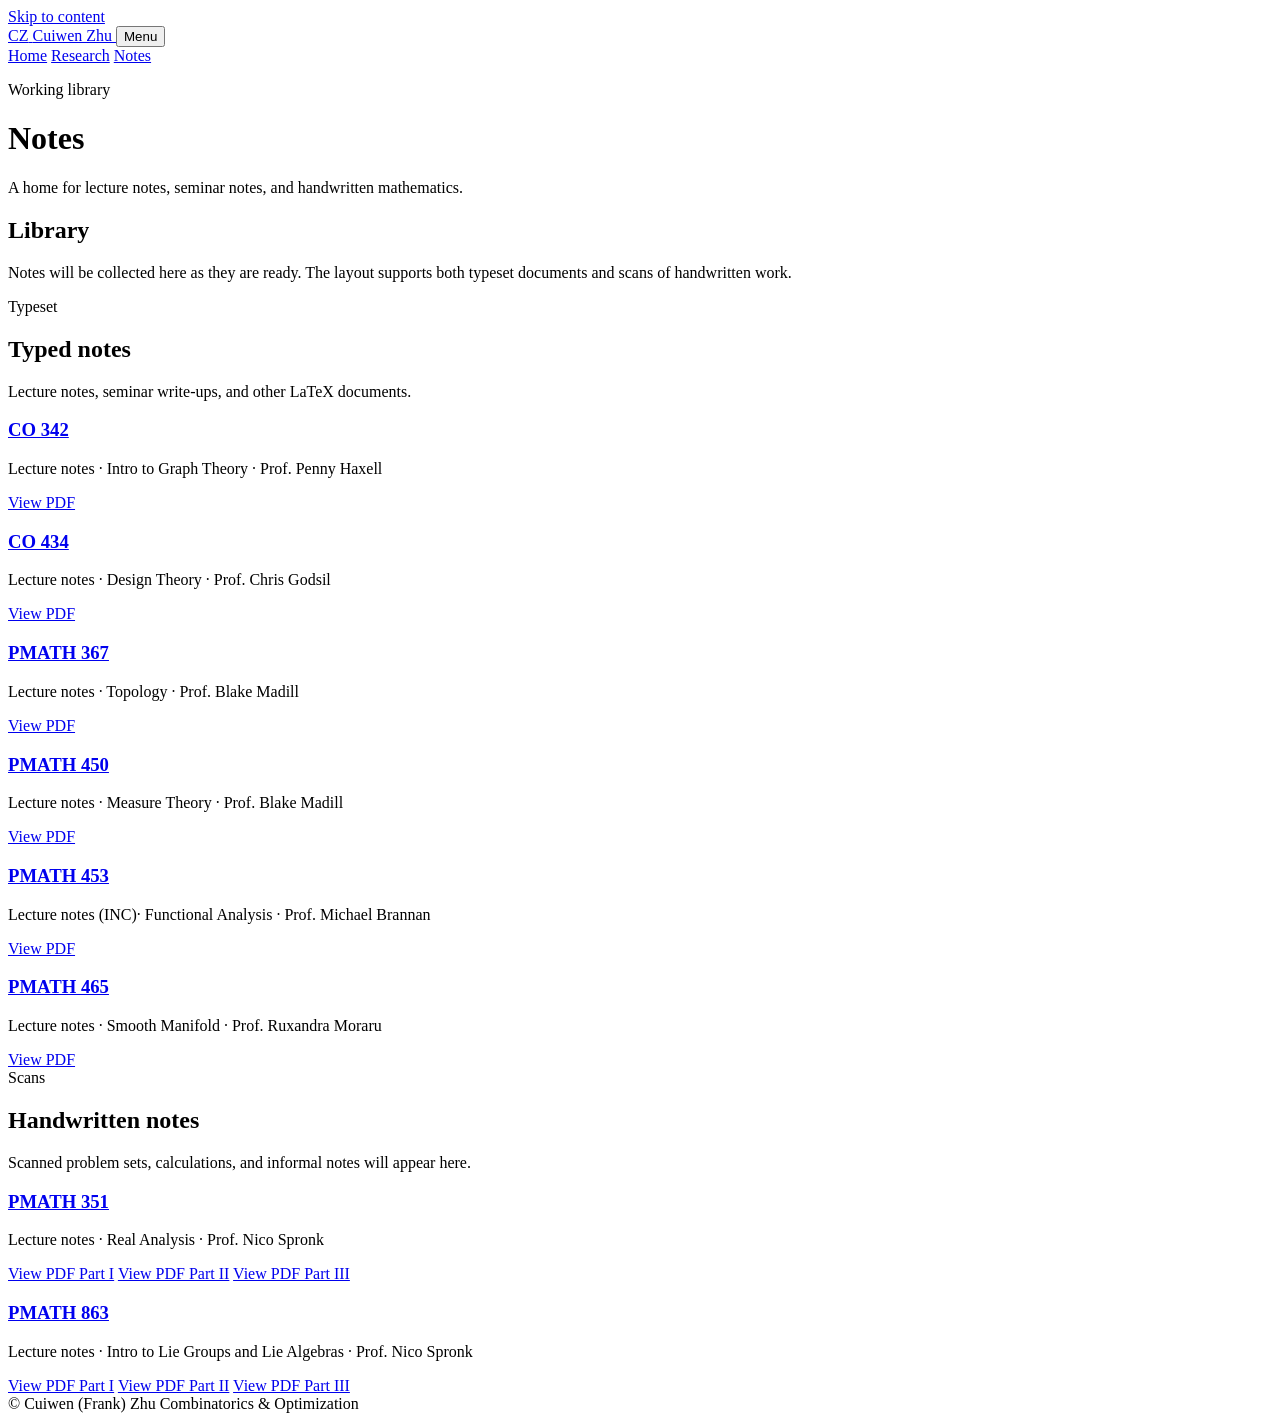
==== notes.html @ d92edae8 "Add files via upload" ====
<!doctype html>
<html lang="en">
  <head>
    <meta charset="utf-8">
    <meta name="viewport" content="width=device-width, initial-scale=1">
    <meta name="description" content="Typed and handwritten mathematics notes by Cuiwen (Frank) Zhu.">
    <meta name="theme-color" content="#f5f7f4">
    <title>Notes · Cuiwen (Frank) Zhu</title>
    <link rel="icon" type="image/svg+xml" href="data:image/svg+xml,%3Csvg xmlns='http://www.w3.org/2000/svg' viewBox='0 0 64 64'%3E%3Crect width='64' height='64' rx='32' fill='%2314262c'/%3E%3Ccircle cx='20' cy='32' r='5' fill='%23f5f7f4'/%3E%3Ccircle cx='44' cy='18' r='5' fill='%23c86e43'/%3E%3Ccircle cx='44' cy='46' r='5' fill='%230c766f'/%3E%3Cpath d='M24 29 40 20M24 35l16 9M44 23v18' stroke='%23f5f7f4' stroke-width='3'/%3E%3C/svg%3E">
    <link rel="stylesheet" href="assets/styles.css">
    <script src="assets/site.js" defer></script>
  </head>
  <body>
    <a class="skip-link" href="#main-content">Skip to content</a>
    <header class="site-header">
      <div class="nav-shell">
        <a class="brand" href="index.html" aria-label="Cuiwen Zhu, home">
          <span class="brand-mark" aria-hidden="true">CZ</span>
          <span class="brand-name">Cuiwen Zhu</span>
        </a>
        <button class="nav-toggle" type="button" aria-expanded="false" aria-controls="site-navigation">Menu</button>
        <nav class="site-nav" id="site-navigation" aria-label="Primary navigation">
          <a href="index.html">Home</a>
          <a href="research.html">Research</a>
          <a href="notes.html" aria-current="page">Notes</a>
        </nav>
      </div>
    </header>

    <main class="page-shell" id="main-content">
      <header class="page-heading">
        <div>
          <p class="eyebrow">Working library</p>
          <h1>Notes</h1>
        </div>
        <p class="summary">A home for lecture notes, seminar notes, and handwritten mathematics.</p>
      </header>

      <section class="content-section" aria-labelledby="notes-library-title">
        <h2 class="section-title" id="notes-library-title">Library</h2>
        <p class="notes-intro">
          Notes will be collected here as they are ready. The layout supports both typeset documents and scans of handwritten work.
        </p>

        <div class="notes-grid">
          <article class="note-group">
            <span class="note-group-tag">Typeset</span>
            <h2>Typed notes</h2>
            <p>Lecture notes, seminar write-ups, and other LaTeX documents.</p>
            <div class="note-list">
              <article class="note-entry">
                <h3><a href="assets/notes/CO_342.pdf" target="_blank">CO 342</a></h3>
                <p>Lecture notes · Intro to Graph Theory · Prof. Penny Haxell</p>
                <a class="note-pdf-link" href="assets/notes/CO_342.pdf" target="_blank" aria-label="Open CO 342 lecture notes as a PDF">View PDF</a>
              </article>
              <article class="note-entry">
                <h3><a href="assets/notes/CO_434.pdf" target="_blank">CO 434</a></h3>
                <p>Lecture notes · Design Theory · Prof. Chris Godsil</p>
                <a class="note-pdf-link" href="assets/notes/CO_434.pdf" target="_blank" aria-label="Open CO 434 lecture notes as a PDF">View PDF</a>
              </article>
              <article class="note-entry">
                <h3><a href="assets/notes/PMATH_367.pdf" target="_blank">PMATH 367</a></h3>
                <p>Lecture notes · Topology · Prof. Blake Madill</p>
                <a class="note-pdf-link" href="assets/notes/PMATH_367.pdf" target="_blank" aria-label="Open PMATH 367 lecture notes as a PDF">View PDF</a>
              </article>
              <article class="note-entry">
                <h3><a href="assets/notes/PMATH_450.pdf" target="_blank">PMATH 450</a></h3>
                <p>Lecture notes · Measure Theory · Prof. Blake Madill</p>
                <a class="note-pdf-link" href="assets/notes/PMATH_450.pdf" target="_blank" aria-label="Open PMATH 450 lecture notes as a PDF">View PDF</a>
              </article>
              <article class="note-entry">
                <h3><a href="assets/notes/PMATH_453.pdf" target="_blank">PMATH 453</a></h3>
                <p>Lecture notes (INC)· Functional Analysis · Prof. Michael Brannan</p>
                <a class="note-pdf-link" href="assets/notes/PMATH_453.pdf" target="_blank" aria-label="Open PMATH 453 lecture notes as a PDF">View PDF</a>
              </article>
              <article class="note-entry">
                <h3><a href="assets/notes/PMATH_465.pdf" target="_blank">PMATH 465</a></h3>
                <p>Lecture notes · Smooth Manifold · Prof. Ruxandra Moraru</p>
                <a class="note-pdf-link" href="assets/notes/PMATH_465.pdf" target="_blank" aria-label="Open PMATH 465 lecture notes as a PDF">View PDF</a>
              </article>
            </div>
          </article>
          <article class="note-group">
            <span class="note-group-tag">Scans</span>
            <h2>Handwritten notes</h2>
            <p>Scanned problem sets, calculations, and informal notes will appear here.</p>
            <div class="note-list">
              <article class="note-entry">
                <h3><a href="assets/notes/PMATH_351.pdf" target="_blank">PMATH 351</a></h3>
                <p>Lecture notes · Real Analysis · Prof. Nico Spronk</p>
                <a class="note-pdf-link" href="assets/notes/PMATH_351_I.pdf" target="_blank" aria-label="Open PMATH 351 lecture notes part I as a PDF">View PDF Part I</a>
                <a class="note-pdf-link" href="assets/notes/PMATH_351_II.pdf" target="_blank" aria-label="Open PMATH 351 lecture notes part II as a PDF">View PDF Part II</a>
                <a class="note-pdf-link" href="assets/notes/PMATH_351_III.pdf" target="_blank" aria-label="Open PMATH 351 lecture notes part III as a PDF">View PDF Part III</a>
              </article>
              <article class="note-entry">
                <h3><a href="assets/notes/PMATH_863.pdf" target="_blank">PMATH 863</a></h3>
                <p>Lecture notes · Intro to Lie Groups and Lie Algebras · Prof. Nico Spronk</p>
                <a class="note-pdf-link" href="assets/notes/PMATH_863_I.pdf" target="_blank" aria-label="Open PMATH 863 lecture notes part I as a PDF">View PDF Part I</a>
                <a class="note-pdf-link" href="assets/notes/PMATH_863_II.pdf" target="_blank" aria-label="Open PMATH 863 lecture notes part II as a PDF">View PDF Part II</a>
                <a class="note-pdf-link" href="assets/notes/PMATH_863_III.pdf" target="_blank" aria-label="Open PMATH 863 lecture notes part III as a PDF">View PDF Part III</a>
              </article>
            </div>
          </article>
        </div>

        

        <!--
          NOTE ENTRY TEMPLATE
          1. Put the PDF in assets/notes/
          2. Copy the article below into the appropriate note-group above.
          3. Update the title, description, and file name.

          <article class="note-entry">
            <h3><a href="assets/notes/example-note.pdf">Title of note</a></h3>
            <p>Short description · Course or topic · Year</p>
          </article>
        -->
      </section>
    </main>

    <footer class="site-footer">
      <span>© <span data-year></span> Cuiwen (Frank) Zhu</span>
      <span>Combinatorics &amp; Optimization</span>
    </footer>
  </body>
</html>
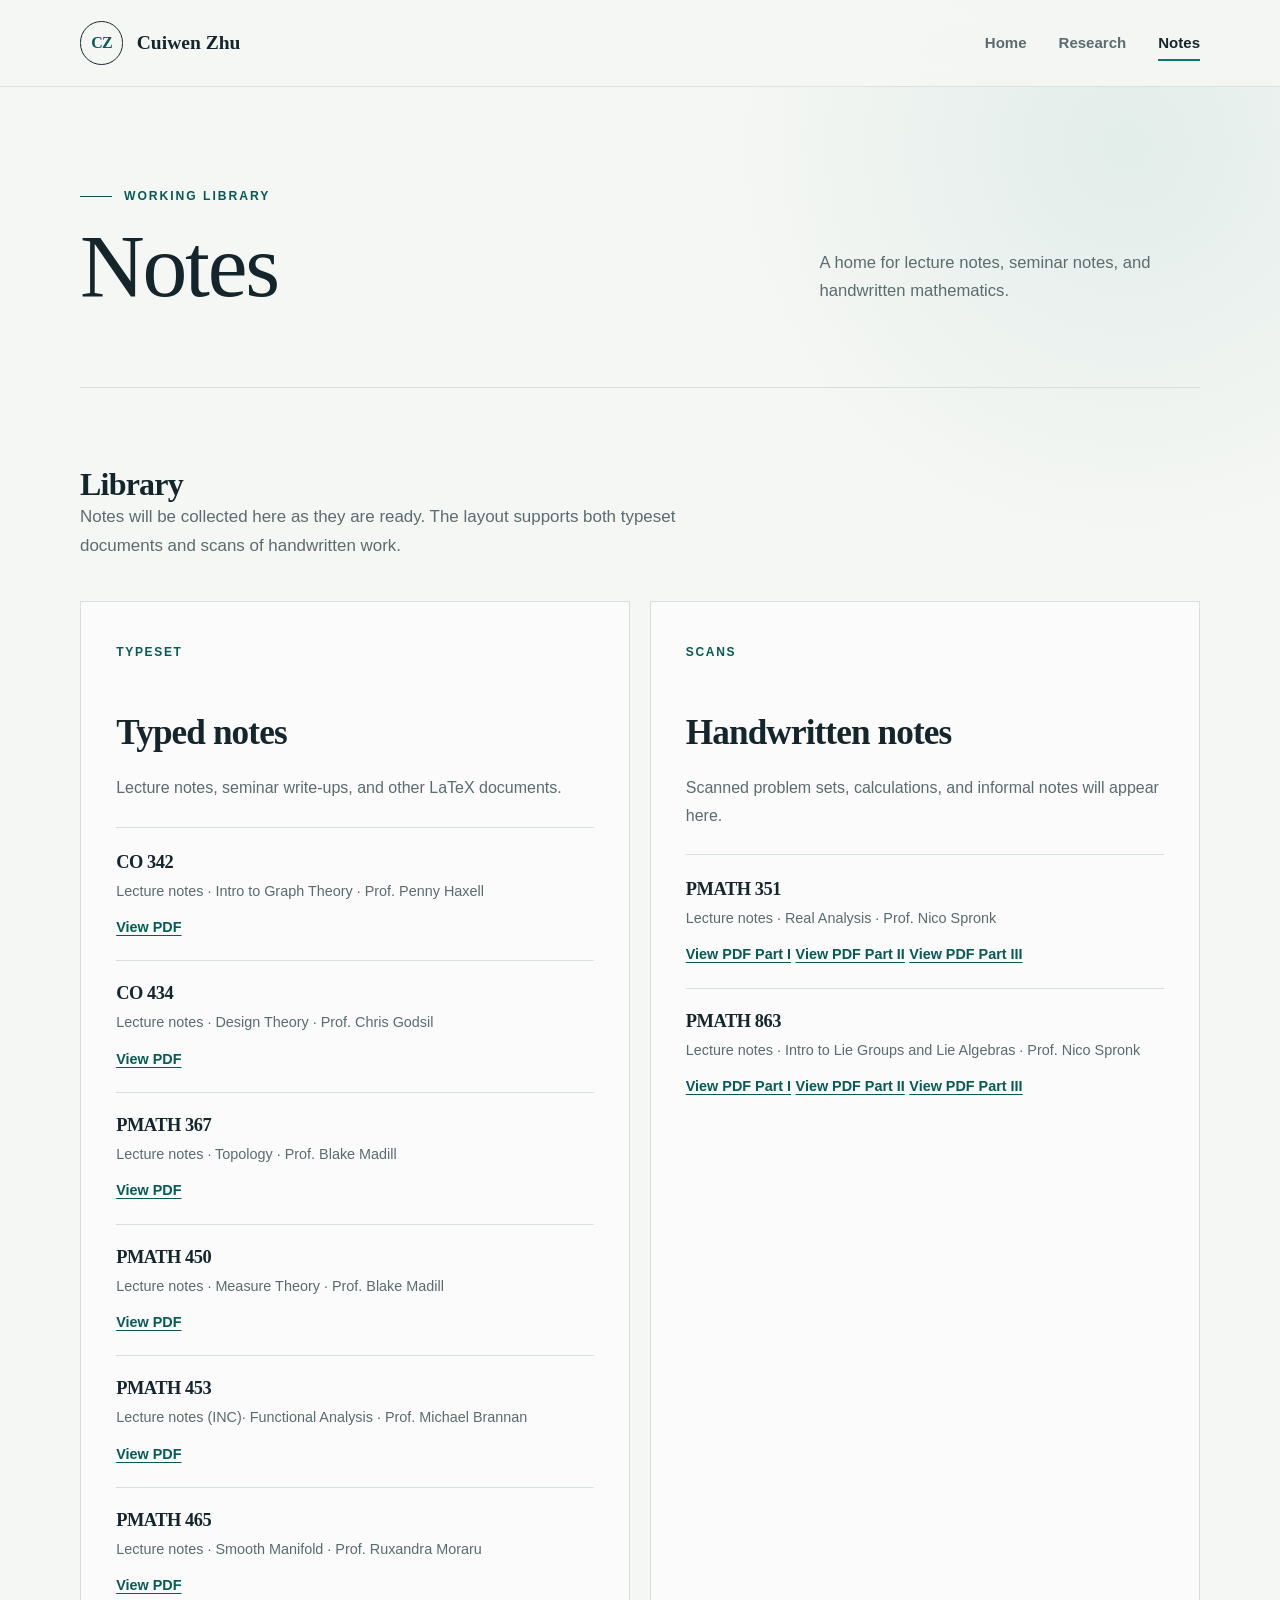
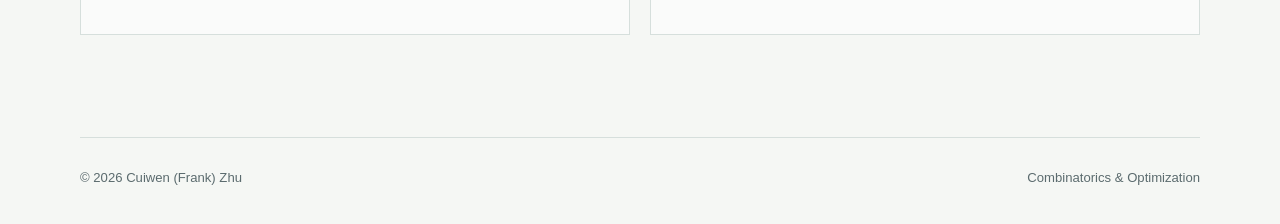
==== commit 61072efb: "Add files via upload" ====
--- a/notes.html
+++ b/notes.html
@@ -7,8 +7,8 @@
     <meta name="theme-color" content="#f5f7f4">
     <title>Notes · Cuiwen (Frank) Zhu</title>
     <link rel="icon" type="image/svg+xml" href="data:image/svg+xml,%3Csvg xmlns='http://www.w3.org/2000/svg' viewBox='0 0 64 64'%3E%3Crect width='64' height='64' rx='32' fill='%2314262c'/%3E%3Ccircle cx='20' cy='32' r='5' fill='%23f5f7f4'/%3E%3Ccircle cx='44' cy='18' r='5' fill='%23c86e43'/%3E%3Ccircle cx='44' cy='46' r='5' fill='%230c766f'/%3E%3Cpath d='M24 29 40 20M24 35l16 9M44 23v18' stroke='%23f5f7f4' stroke-width='3'/%3E%3C/svg%3E">
-    <link rel="stylesheet" href="assets/styles.css">
-    <script src="assets/site.js" defer></script>
+    <link rel="stylesheet" href="styles.css">
+    <script src="site.js" defer></script>
   </head>
   <body>
     <a class="skip-link" href="#main-content">Skip to content</a>
@@ -49,34 +49,34 @@
             <p>Lecture notes, seminar write-ups, and other LaTeX documents.</p>
             <div class="note-list">
               <article class="note-entry">
-                <h3><a href="assets/notes/CO_342.pdf" target="_blank">CO 342</a></h3>
+                <h3><a href="CO_342.pdf" target="_blank">CO 342</a></h3>
                 <p>Lecture notes · Intro to Graph Theory · Prof. Penny Haxell</p>
-                <a class="note-pdf-link" href="assets/notes/CO_342.pdf" target="_blank" aria-label="Open CO 342 lecture notes as a PDF">View PDF</a>
+                <a class="note-pdf-link" href="CO_342.pdf" target="_blank" aria-label="Open CO 342 lecture notes as a PDF">View PDF</a>
               </article>
               <article class="note-entry">
-                <h3><a href="assets/notes/CO_434.pdf" target="_blank">CO 434</a></h3>
+                <h3><a href="CO_434.pdf" target="_blank">CO 434</a></h3>
                 <p>Lecture notes · Design Theory · Prof. Chris Godsil</p>
-                <a class="note-pdf-link" href="assets/notes/CO_434.pdf" target="_blank" aria-label="Open CO 434 lecture notes as a PDF">View PDF</a>
+                <a class="note-pdf-link" href="CO_434.pdf" target="_blank" aria-label="Open CO 434 lecture notes as a PDF">View PDF</a>
               </article>
               <article class="note-entry">
-                <h3><a href="assets/notes/PMATH_367.pdf" target="_blank">PMATH 367</a></h3>
+                <h3><a href="PMATH_367.pdf" target="_blank">PMATH 367</a></h3>
                 <p>Lecture notes · Topology · Prof. Blake Madill</p>
-                <a class="note-pdf-link" href="assets/notes/PMATH_367.pdf" target="_blank" aria-label="Open PMATH 367 lecture notes as a PDF">View PDF</a>
+                <a class="note-pdf-link" href="PMATH_367.pdf" target="_blank" aria-label="Open PMATH 367 lecture notes as a PDF">View PDF</a>
               </article>
               <article class="note-entry">
-                <h3><a href="assets/notes/PMATH_450.pdf" target="_blank">PMATH 450</a></h3>
+                <h3><a href="PMATH_450.pdf" target="_blank">PMATH 450</a></h3>
                 <p>Lecture notes · Measure Theory · Prof. Blake Madill</p>
-                <a class="note-pdf-link" href="assets/notes/PMATH_450.pdf" target="_blank" aria-label="Open PMATH 450 lecture notes as a PDF">View PDF</a>
+                <a class="note-pdf-link" href="PMATH_450.pdf" target="_blank" aria-label="Open PMATH 450 lecture notes as a PDF">View PDF</a>
               </article>
               <article class="note-entry">
-                <h3><a href="assets/notes/PMATH_453.pdf" target="_blank">PMATH 453</a></h3>
+                <h3><a href="PMATH_453.pdf" target="_blank">PMATH 453</a></h3>
                 <p>Lecture notes (INC)· Functional Analysis · Prof. Michael Brannan</p>
-                <a class="note-pdf-link" href="assets/notes/PMATH_453.pdf" target="_blank" aria-label="Open PMATH 453 lecture notes as a PDF">View PDF</a>
+                <a class="note-pdf-link" href="PMATH_453.pdf" target="_blank" aria-label="Open PMATH 453 lecture notes as a PDF">View PDF</a>
               </article>
               <article class="note-entry">
-                <h3><a href="assets/notes/PMATH_465.pdf" target="_blank">PMATH 465</a></h3>
+                <h3><a href="PMATH_465.pdf" target="_blank">PMATH 465</a></h3>
                 <p>Lecture notes · Smooth Manifold · Prof. Ruxandra Moraru</p>
-                <a class="note-pdf-link" href="assets/notes/PMATH_465.pdf" target="_blank" aria-label="Open PMATH 465 lecture notes as a PDF">View PDF</a>
+                <a class="note-pdf-link" href="PMATH_465.pdf" target="_blank" aria-label="Open PMATH 465 lecture notes as a PDF">View PDF</a>
               </article>
             </div>
           </article>
@@ -86,18 +86,18 @@
             <p>Scanned problem sets, calculations, and informal notes will appear here.</p>
             <div class="note-list">
               <article class="note-entry">
-                <h3><a href="assets/notes/PMATH_351.pdf" target="_blank">PMATH 351</a></h3>
+                <h3><a href="PMATH_351.pdf" target="_blank">PMATH 351</a></h3>
                 <p>Lecture notes · Real Analysis · Prof. Nico Spronk</p>
-                <a class="note-pdf-link" href="assets/notes/PMATH_351_I.pdf" target="_blank" aria-label="Open PMATH 351 lecture notes part I as a PDF">View PDF Part I</a>
-                <a class="note-pdf-link" href="assets/notes/PMATH_351_II.pdf" target="_blank" aria-label="Open PMATH 351 lecture notes part II as a PDF">View PDF Part II</a>
-                <a class="note-pdf-link" href="assets/notes/PMATH_351_III.pdf" target="_blank" aria-label="Open PMATH 351 lecture notes part III as a PDF">View PDF Part III</a>
+                <a class="note-pdf-link" href="PMATH_351_I.pdf" target="_blank" aria-label="Open PMATH 351 lecture notes part I as a PDF">View PDF Part I</a>
+                <a class="note-pdf-link" href="PMATH_351_II.pdf" target="_blank" aria-label="Open PMATH 351 lecture notes part II as a PDF">View PDF Part II</a>
+                <a class="note-pdf-link" href="PMATH_351_III.pdf" target="_blank" aria-label="Open PMATH 351 lecture notes part III as a PDF">View PDF Part III</a>
               </article>
               <article class="note-entry">
-                <h3><a href="assets/notes/PMATH_863.pdf" target="_blank">PMATH 863</a></h3>
+                <h3><a href="PMATH_863.pdf" target="_blank">PMATH 863</a></h3>
                 <p>Lecture notes · Intro to Lie Groups and Lie Algebras · Prof. Nico Spronk</p>
-                <a class="note-pdf-link" href="assets/notes/PMATH_863_I.pdf" target="_blank" aria-label="Open PMATH 863 lecture notes part I as a PDF">View PDF Part I</a>
-                <a class="note-pdf-link" href="assets/notes/PMATH_863_II.pdf" target="_blank" aria-label="Open PMATH 863 lecture notes part II as a PDF">View PDF Part II</a>
-                <a class="note-pdf-link" href="assets/notes/PMATH_863_III.pdf" target="_blank" aria-label="Open PMATH 863 lecture notes part III as a PDF">View PDF Part III</a>
+                <a class="note-pdf-link" href="PMATH_863_I.pdf" target="_blank" aria-label="Open PMATH 863 lecture notes part I as a PDF">View PDF Part I</a>
+                <a class="note-pdf-link" href="PMATH_863_II.pdf" target="_blank" aria-label="Open PMATH 863 lecture notes part II as a PDF">View PDF Part II</a>
+                <a class="note-pdf-link" href="PMATH_863_III.pdf" target="_blank" aria-label="Open PMATH 863 lecture notes part III as a PDF">View PDF Part III</a>
               </article>
             </div>
           </article>
--- a/styles.css
+++ b/styles.css
@@ -0,0 +1,635 @@
+:root {
+  --paper: #f5f7f4;
+  --paper-bright: #ffffff;
+  --ink: #14262c;
+  --muted: #5b6b6e;
+  --line: #d6dfdc;
+  --teal: #0c766f;
+  --teal-dark: #075a55;
+  --orange: #c86e43;
+  --shadow: 0 24px 70px rgba(20, 38, 44, 0.08);
+  --serif: "Iowan Old Style", "Palatino Linotype", Palatino, Georgia, serif;
+  --sans: Inter, ui-sans-serif, -apple-system, BlinkMacSystemFont, "Segoe UI", sans-serif;
+}
+
+* {
+  box-sizing: border-box;
+}
+
+html {
+  scroll-behavior: smooth;
+}
+
+body {
+  margin: 0;
+  min-width: 320px;
+  background:
+    radial-gradient(circle at 88% 8%, rgba(12, 118, 111, 0.08), transparent 25rem),
+    var(--paper);
+  color: var(--ink);
+  font-family: var(--sans);
+  font-size: 1rem;
+  line-height: 1.7;
+  -webkit-font-smoothing: antialiased;
+}
+
+a {
+  color: var(--teal-dark);
+  text-decoration-thickness: 1px;
+  text-underline-offset: 0.2em;
+}
+
+a:hover {
+  color: var(--orange);
+}
+
+a:focus-visible,
+button:focus-visible {
+  outline: 3px solid rgba(12, 118, 111, 0.32);
+  outline-offset: 4px;
+}
+
+.skip-link {
+  position: fixed;
+  z-index: 100;
+  top: 0.75rem;
+  left: 0.75rem;
+  transform: translateY(-180%);
+  padding: 0.6rem 0.9rem;
+  border-radius: 0.3rem;
+  background: var(--ink);
+  color: white;
+}
+
+.skip-link:focus {
+  transform: translateY(0);
+}
+
+.site-header {
+  position: relative;
+  z-index: 10;
+  border-bottom: 1px solid rgba(20, 38, 44, 0.1);
+  background: rgba(245, 247, 244, 0.86);
+  backdrop-filter: blur(14px);
+}
+
+.nav-shell,
+.page-shell,
+.site-footer {
+  width: min(1120px, calc(100% - 3rem));
+  margin-inline: auto;
+}
+
+.nav-shell {
+  min-height: 86px;
+  display: flex;
+  align-items: center;
+  justify-content: space-between;
+  gap: 2rem;
+}
+
+.brand {
+  display: inline-flex;
+  align-items: center;
+  gap: 0.85rem;
+  color: var(--ink);
+  text-decoration: none;
+}
+
+.brand-mark {
+  display: grid;
+  width: 2.7rem;
+  aspect-ratio: 1;
+  place-items: center;
+  border: 1px solid var(--ink);
+  border-radius: 50%;
+  color: var(--teal-dark);
+  font-family: var(--serif);
+  font-size: 1rem;
+  font-weight: 700;
+  letter-spacing: -0.05em;
+}
+
+.brand-name {
+  font-family: var(--serif);
+  font-size: 1.22rem;
+  font-weight: 700;
+}
+
+.nav-toggle {
+  display: none;
+  border: 0;
+  background: transparent;
+  color: var(--ink);
+  font: inherit;
+  font-weight: 650;
+  cursor: pointer;
+}
+
+.site-nav {
+  display: flex;
+  align-items: center;
+  gap: 2rem;
+}
+
+.site-nav a {
+  position: relative;
+  padding: 0.6rem 0;
+  color: var(--muted);
+  font-size: 0.94rem;
+  font-weight: 650;
+  text-decoration: none;
+}
+
+.site-nav a::after {
+  position: absolute;
+  right: 0;
+  bottom: 0.25rem;
+  left: 0;
+  height: 2px;
+  content: "";
+  background: var(--teal);
+  transform: scaleX(0);
+  transform-origin: right;
+  transition: transform 180ms ease;
+}
+
+.site-nav a:hover,
+.site-nav a[aria-current="page"] {
+  color: var(--ink);
+}
+
+.site-nav a:hover::after,
+.site-nav a[aria-current="page"]::after {
+  transform: scaleX(1);
+  transform-origin: left;
+}
+
+.page-shell {
+  padding-block: clamp(3.8rem, 8vw, 7rem) clamp(4.5rem, 8vw, 7.5rem);
+}
+
+.eyebrow {
+  display: flex;
+  align-items: center;
+  gap: 0.75rem;
+  margin: 0 0 1.15rem;
+  color: var(--teal-dark);
+  font-size: 0.76rem;
+  font-weight: 800;
+  letter-spacing: 0.16em;
+  line-height: 1.2;
+  text-transform: uppercase;
+}
+
+.eyebrow::before {
+  width: 2rem;
+  height: 1px;
+  content: "";
+  background: currentColor;
+}
+
+h1,
+h2,
+h3,
+p {
+  margin-top: 0;
+}
+
+h1,
+h2,
+h3 {
+  font-family: var(--serif);
+  letter-spacing: -0.025em;
+}
+
+h1 {
+  max-width: 12ch;
+  margin-bottom: 1.4rem;
+  font-size: clamp(3.1rem, 7.2vw, 6.6rem);
+  font-weight: 500;
+  line-height: 0.98;
+}
+
+h1 span {
+  display: block;
+  color: var(--teal-dark);
+  font-size: 0.46em;
+  font-style: italic;
+  line-height: 1.25;
+}
+
+.intro-grid {
+  display: grid;
+  grid-template-columns: minmax(0, 1.65fr) minmax(280px, 0.75fr);
+  gap: clamp(3rem, 8vw, 8rem);
+  align-items: start;
+}
+
+.lede {
+  max-width: 680px;
+  margin-bottom: 2rem;
+  color: #31464b;
+  font-family: var(--serif);
+  font-size: clamp(1.25rem, 2.2vw, 1.62rem);
+  line-height: 1.55;
+}
+
+.body-copy {
+  max-width: 680px;
+  margin-bottom: 1.5rem;
+  color: var(--muted);
+  font-size: 1.06rem;
+}
+
+.text-link {
+  font-weight: 700;
+}
+
+.button-link {
+  display: inline-flex;
+  align-items: center;
+  gap: 0.55rem;
+  margin-top: 0.35rem;
+  padding: 0.75rem 1.05rem;
+  border: 1px solid var(--ink);
+  border-radius: 999px;
+  color: var(--ink);
+  font-size: 0.9rem;
+  font-weight: 750;
+  text-decoration: none;
+  transition: background-color 180ms ease, color 180ms ease, transform 180ms ease;
+}
+
+.button-link:hover {
+  background: var(--ink);
+  color: white;
+  transform: translateY(-2px);
+}
+
+.button-link svg {
+  width: 1rem;
+  height: 1rem;
+}
+
+.research-mark {
+  position: relative;
+  min-height: 390px;
+  padding: 1.4rem;
+  border: 1px solid var(--line);
+  border-radius: 0.35rem;
+  background: rgba(255, 255, 255, 0.65);
+  box-shadow: var(--shadow);
+  overflow: hidden;
+}
+
+.research-mark::after {
+  position: absolute;
+  right: -3rem;
+  bottom: -3rem;
+  width: 10rem;
+  aspect-ratio: 1;
+  border: 1px solid rgba(200, 110, 67, 0.35);
+  border-radius: 50%;
+  content: "";
+}
+
+.research-mark svg {
+  display: block;
+  width: 100%;
+  height: auto;
+  margin-top: 1rem;
+}
+
+.mark-caption {
+  margin: 1.2rem 0 0;
+  color: var(--muted);
+  font-family: var(--serif);
+  font-size: 0.96rem;
+  font-style: italic;
+}
+
+.judo-note {
+  display: grid;
+  grid-template-columns: 9rem minmax(0, 1fr);
+  gap: 2rem;
+  max-width: 840px;
+  margin-top: clamp(4rem, 8vw, 7rem);
+  padding-top: 2rem;
+  border-top: 1px solid var(--line);
+}
+
+.judo-note h2 {
+  margin: 0;
+  font-size: 1.2rem;
+}
+
+.judo-note p {
+  margin: 0;
+  color: var(--muted);
+  font-size: 1.03rem;
+}
+
+.page-heading {
+  display: grid;
+  grid-template-columns: minmax(0, 1fr) minmax(260px, 0.55fr);
+  gap: 3rem;
+  align-items: end;
+  padding-bottom: clamp(3rem, 6vw, 5rem);
+  border-bottom: 1px solid var(--line);
+}
+
+.page-heading h1 {
+  margin: 0;
+  font-size: clamp(3.3rem, 7vw, 6.4rem);
+}
+
+.page-heading .summary {
+  margin: 0 0 0.3rem;
+  color: var(--muted);
+  font-size: 1.04rem;
+}
+
+.content-section {
+  padding-top: clamp(3rem, 6vw, 5rem);
+}
+
+.section-grid {
+  display: grid;
+  grid-template-columns: minmax(180px, 0.42fr) minmax(0, 1.45fr);
+  gap: clamp(2rem, 6vw, 6rem);
+}
+
+.section-title {
+  margin: 0;
+  font-size: clamp(1.5rem, 3vw, 2rem);
+  line-height: 1.2;
+}
+
+.research-copy {
+  max-width: 760px;
+  color: #31464b;
+  font-family: var(--serif);
+  font-size: clamp(1.2rem, 2.2vw, 1.48rem);
+  line-height: 1.65;
+}
+
+.focus-list {
+  display: grid;
+  grid-template-columns: repeat(3, 1fr);
+  gap: 1rem;
+  margin-top: 2.25rem;
+}
+
+.focus-item {
+  min-height: 11rem;
+  padding: 1.35rem;
+  border-top: 3px solid var(--teal);
+  background: var(--paper-bright);
+}
+
+.focus-number {
+  color: var(--orange);
+  font-family: var(--serif);
+  font-size: 0.9rem;
+  font-style: italic;
+}
+
+.focus-item h3 {
+  margin: 2.7rem 0 0;
+  font-size: 1.12rem;
+  line-height: 1.3;
+}
+
+.publication {
+  padding: 0.15rem 0;
+}
+
+.publication h3 {
+  margin: 0 0 0.15rem;
+  font-family: var(--sans);
+  font-size: clamp(1.05rem, 2vw, 1.25rem);
+  font-weight: 400;
+  letter-spacing: 0;
+  line-height: 1.45;
+}
+
+.publication cite {
+  font-style: italic;
+}
+
+.publication p {
+  margin: 0 0 0.05rem;
+  color: var(--muted);
+  font-size: 1rem;
+}
+
+.publication-link {
+  display: inline-block;
+  font-size: 1rem;
+  font-weight: 600;
+}
+
+.publication-link:hover {
+  color: var(--orange);
+}
+
+.notes-intro {
+  max-width: 680px;
+  color: var(--muted);
+  font-size: 1.06rem;
+}
+
+.notes-grid {
+  display: grid;
+  grid-template-columns: repeat(2, minmax(0, 1fr));
+  gap: 1.2rem;
+  margin-top: 2.5rem;
+}
+
+.note-group {
+  min-height: 240px;
+  padding: clamp(1.5rem, 4vw, 2.2rem);
+  border: 1px solid var(--line);
+  background: rgba(255, 255, 255, 0.54);
+}
+
+.note-group-tag {
+  color: var(--teal-dark);
+  font-size: 0.75rem;
+  font-weight: 800;
+  letter-spacing: 0.14em;
+  text-transform: uppercase;
+}
+
+.note-group h2 {
+  margin: 2.4rem 0 0.75rem;
+  font-size: clamp(1.65rem, 3vw, 2.2rem);
+}
+
+.note-group p {
+  max-width: 36rem;
+  margin: 0;
+  color: var(--muted);
+}
+
+.note-list {
+  margin-top: 1.6rem;
+  padding-top: 1.35rem;
+  border-top: 1px solid var(--line);
+}
+
+.note-entry h3 {
+  margin: 0 0 0.2rem;
+  font-size: 1.15rem;
+  line-height: 1.4;
+}
+
+.note-entry h3 a {
+  color: var(--ink);
+  text-decoration: none;
+}
+
+.note-entry h3 a:hover {
+  color: var(--teal-dark);
+  text-decoration: underline;
+}
+
+.note-entry p {
+  font-size: 0.9rem;
+}
+
+.note-entry + .note-entry {
+  margin-top: 1.25rem;
+  padding-top: 1.25rem;
+  border-top: 1px solid var(--line);
+}
+
+.note-pdf-link {
+  display: inline-block;
+  margin-top: 0.75rem;
+  font-size: 0.9rem;
+  font-weight: 700;
+}
+
+.edit-hint {
+  margin-top: 1.2rem;
+  padding: 1rem 1.1rem;
+  border-left: 3px solid var(--orange);
+  background: rgba(200, 110, 67, 0.06);
+  color: var(--muted);
+  font-size: 0.9rem;
+}
+
+.site-footer {
+  display: flex;
+  justify-content: space-between;
+  gap: 2rem;
+  padding-block: 1.8rem 2.2rem;
+  border-top: 1px solid var(--line);
+  color: var(--muted);
+  font-size: 0.82rem;
+}
+
+@media (max-width: 800px) {
+  .nav-shell,
+  .page-shell,
+  .site-footer {
+    width: min(100% - 2rem, 680px);
+  }
+
+  .nav-shell {
+    min-height: 74px;
+    flex-wrap: wrap;
+    padding-block: 0.75rem;
+  }
+
+  .nav-toggle {
+    display: inline-flex;
+    padding: 0.55rem 0;
+  }
+
+  .site-nav {
+    display: none;
+    width: 100%;
+    gap: 0;
+    padding-top: 0.3rem;
+    border-top: 1px solid var(--line);
+  }
+
+  .site-nav.is-open {
+    display: grid;
+  }
+
+  .site-nav a {
+    padding: 0.7rem 0;
+  }
+
+  .site-nav a::after {
+    display: none;
+  }
+
+  .intro-grid,
+  .page-heading,
+  .section-grid {
+    grid-template-columns: 1fr;
+  }
+
+  .intro-grid {
+    gap: 3.5rem;
+  }
+
+  .research-mark {
+    min-height: auto;
+    max-width: 430px;
+  }
+
+  .page-heading {
+    gap: 1.25rem;
+  }
+
+  .page-heading h1 {
+    max-width: 100%;
+  }
+
+  .focus-list {
+    grid-template-columns: 1fr;
+  }
+
+  .focus-item {
+    min-height: 8rem;
+  }
+
+  .focus-item h3 {
+    margin-top: 1.8rem;
+  }
+}
+
+@media (max-width: 560px) {
+  .page-shell {
+    padding-top: 3.2rem;
+  }
+
+  .brand-name {
+    font-size: 1.02rem;
+  }
+
+  .judo-note,
+  .notes-grid {
+    grid-template-columns: 1fr;
+  }
+
+  .site-footer {
+    flex-direction: column;
+    gap: 0.25rem;
+  }
+}
+
+@media (prefers-reduced-motion: reduce) {
+  *,
+  *::before,
+  *::after {
+    scroll-behavior: auto !important;
+    transition-duration: 0.01ms !important;
+  }
+}
